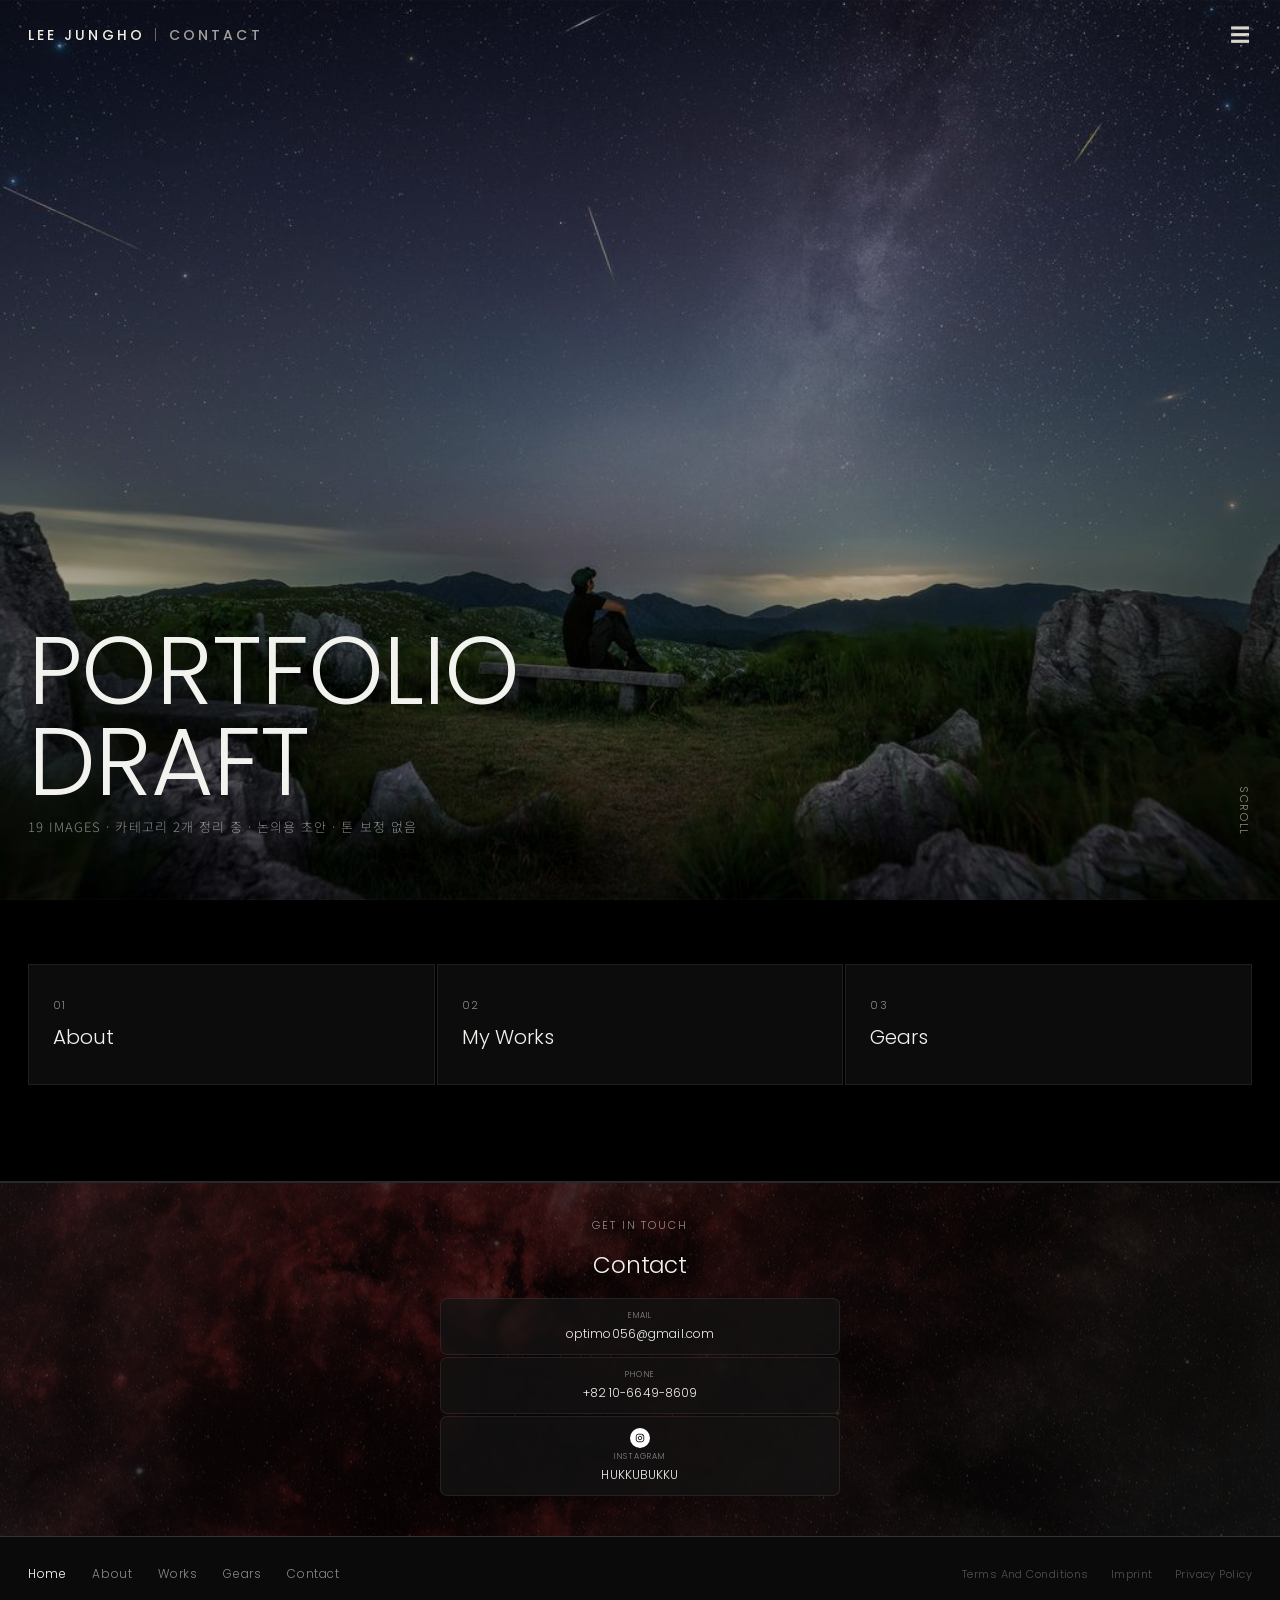
==== index.html @ 94de3732 "Initial commit: Lee Jungho portfolio draft (multi-page)" ====
<!DOCTYPE html>
<html lang="ko">
<head>
<meta charset="UTF-8">
<meta name="viewport" content="width=device-width, initial-scale=1.0">
<title>Lee Jungho — Portfolio Draft</title>
<link rel="preconnect" href="https://fonts.googleapis.com">
<link rel="preconnect" href="https://fonts.gstatic.com" crossorigin>
<link href="https://fonts.googleapis.com/css2?family=Poppins:wght@300;400;500;600&family=Noto+Sans+KR:wght@300;400;500&display=swap" rel="stylesheet">
<link rel="stylesheet" href="styles.css">
</head>
<body data-page="home">

<header class="topbar">
  <div class="wordmark"><a href="index.html">LEE JUNGHO</a> <span class="sep">|</span> <a href="contact.html" class="contact-link">CONTACT</a></div>
  <button class="menu-btn" id="menuBtn" aria-label="menu">☰</button>
</header>

<nav class="nav-overlay" id="navOverlay">
  <button class="nav-close" id="navClose" aria-label="close menu">&times;</button>
  <a href="index.html" class="eng">HOME</a>
  <a href="about.html" class="eng">ABOUT</a>
  <a href="works.html" class="eng">MY WORKS</a>
  <a href="gears.html" class="eng">GEARS</a>
  <a href="contact.html" class="eng">CONTACT</a>
</nav>

<section class="hero" id="home">
  <img src="images/06.jpg" alt="아키요시다이 카르스트, 페르세우스 유성우와 은하수">
  <div class="hero-text">
    <h1 class="eng">PORTFOLIO<br>DRAFT</h1>
    <p>19 IMAGES · 카테고리 2개 정리 중 · 논의용 초안 · 톤 보정 없음</p>
  </div>
  <div class="scroll-hint eng">SCROLL</div>
</section>

<nav class="home-links">
  <a class="home-link-card" href="about.html">
    <span class="hl-index eng">01</span>
    <span class="hl-title eng">About</span>
  </a>
  <a class="home-link-card" href="works.html">
    <span class="hl-index eng">02</span>
    <span class="hl-title eng">My Works</span>
  </a>
  <a class="home-link-card" href="gears.html">
    <span class="hl-index eng">03</span>
    <span class="hl-title eng">Gears</span>
  </a>
</nav>
<section class="contact" id="contact-block">
  <div class="contact-bg" style="background-image:url('images/09.jpg');"></div>
  <div class="contact-content">
    <div class="eyebrow eng">GET IN TOUCH</div>
    <h2>Contact</h2>
    <div class="contact-grid">
      <a class="contact-card" href="mailto:optimo056@gmail.com">
        <span class="c-label eng">EMAIL</span>
        <span class="c-value">optimo056@gmail.com</span>
      </a>
      <a class="contact-card" href="tel:+821066498609">
        <span class="c-label eng">PHONE</span>
        <span class="c-value">+82 10-6649-8609</span>
      </a>
      <a class="contact-card" href="https://www.instagram.com/hukku_bukku/" target="_blank" rel="noopener">
        <span class="c-icon">
          <svg viewBox="0 0 24 24" fill="none" stroke="currentColor" stroke-width="2">
            <rect x="3" y="3" width="18" height="18" rx="5"/>
            <circle cx="12" cy="12" r="4.2"/>
            <circle cx="17.4" cy="6.6" r="1.1" fill="currentColor" stroke="none"/>
          </svg>
        </span>
        <span class="c-label eng">INSTAGRAM</span>
        <span class="c-value eng">HUKKUBUKKU</span>
      </a>
    </div>
  </div>
</section>

<footer class="footer-bar">
  <nav class="footer-nav eng">
    <a href="index.html">Home</a>
    <a href="about.html">About</a>
    <a href="works.html">Works</a>
    <a href="gears.html">Gears</a>
    <a href="contact.html">Contact</a>
  </nav>
  <div class="footer-legal eng">
    <a href="#">Terms And Conditions</a>
    <a href="#">Imprint</a>
    <a href="#">Privacy Policy</a>
  </div>
</footer>

<script src="script.js"></script>
</body>
</html>
---- styles.css ----
:root{
  --bg:#000;
  --fg:#f2f2ee;
  --fg-dim:rgba(242,242,238,0.55);
  --line:rgba(255,255,255,0.16);
  --overlay-bg:rgba(0,0,0,0.92);
}
*{box-sizing:border-box; margin:0; padding:0;}
html{ scroll-behavior:smooth; }
html,body{background:var(--bg); color:var(--fg); overflow-x:hidden;}
body{
  font-family:'Noto Sans KR','Poppins',-apple-system,BlinkMacSystemFont,sans-serif;
  font-weight:300;
  -webkit-font-smoothing:antialiased;
}
.eng{font-family:'Poppins','Noto Sans KR',sans-serif;}

/* top bar */
header.topbar{
  position:fixed; top:0; left:0; right:0; z-index:50;
  display:flex; align-items:center; justify-content:space-between;
  padding:22px 28px;
  mix-blend-mode:difference;
}
.wordmark{
  font-family:'Poppins',sans-serif;
  font-weight:500;
  font-size:14px;
  letter-spacing:0.22em;
  color:#fff;
}
.wordmark a{ color:#fff; text-decoration:none; }
.wordmark .sep{ opacity:0.4; font-weight:300; margin:0 2px; }
.wordmark .contact-link{
  color:#fff; text-decoration:none; opacity:0.65;
  transition:opacity 0.2s ease;
}
.wordmark .contact-link:hover{ opacity:1; }
.menu-btn{
  background:none; border:none; color:#fff; font-size:20px;
  letter-spacing:2px; cursor:pointer; opacity:0.9;
}

/* full-screen nav overlay */
.nav-overlay{
  position:fixed; inset:0; z-index:200;
  background:rgba(0,0,0,0.97);
  display:flex; flex-direction:column; align-items:center; justify-content:center;
  gap:30px;
  opacity:0; pointer-events:none;
  transition:opacity 0.35s ease;
}
.nav-overlay.active{ opacity:1; pointer-events:auto; }
.nav-overlay a{
  font-family:'Poppins',sans-serif; font-weight:300;
  font-size:clamp(28px, 6vw, 54px);
  letter-spacing:0.02em;
  color:#fff; text-decoration:none; opacity:0.8;
  transition:opacity 0.2s ease;
}
.nav-overlay a:hover, .nav-overlay a.current{ opacity:1; }
.nav-overlay a.current{ text-decoration:underline; text-underline-offset:8px; }
.nav-close{
  position:fixed; top:22px; right:26px; z-index:210;
  background:none; border:none; color:#fff; font-size:28px;
  cursor:pointer; opacity:0.85;
}
.nav-close:hover{ opacity:1; }

/* page hero (interior pages) */
.page-hero{
  padding:160px 28px 40px;
  border-bottom:1px solid var(--line);
}
.page-hero .eyebrow{
  font-size:11px; letter-spacing:0.18em; color:var(--fg-dim); margin-bottom:14px;
}
.page-hero h1{
  font-family:'Poppins',sans-serif; font-weight:300;
  font-size:clamp(32px, 6vw, 64px); letter-spacing:-0.01em;
}
.page-hero p.note{
  margin-top:18px; font-size:13px; color:var(--fg-dim); max-width:520px; line-height:1.8;
}

/* hero (home) */
.hero{
  position:relative; width:100%; height:100vh; min-height:560px;
  overflow:hidden;
}
.hero img{
  width:100%; height:100%; object-fit:cover; display:block;
  filter:brightness(0.72);
}
.hero-text{
  position:absolute; left:0; right:0; bottom:0;
  padding:0 28px 64px;
  display:flex; flex-direction:column; gap:10px;
}
.hero-text h1{
  font-family:'Poppins',sans-serif;
  font-weight:300;
  font-size:clamp(40px, 9vw, 96px);
  line-height:0.95;
  letter-spacing:-0.01em;
}
.hero-text p{
  font-size:13px;
  letter-spacing:0.08em;
  color:var(--fg-dim);
}
.scroll-hint{
  position:absolute; right:28px; bottom:64px;
  font-size:11px; letter-spacing:0.15em; color:var(--fg-dim);
  writing-mode:vertical-rl;
}
.home-links{
  padding:64px 28px 96px;
  display:flex; flex-wrap:wrap; gap:2px;
  border-bottom:1px solid var(--line);
}
.home-link-card{
  flex:1 1 220px;
  background:#0c0c0c;
  border:1px solid rgba(255,255,255,0.08);
  padding:32px 24px;
  text-decoration:none;
  color:var(--fg);
  display:flex; flex-direction:column; gap:8px;
  transition:background 0.2s ease, transform 0.2s ease;
}
.home-link-card:hover{ background:#151515; transform:translateY(-2px); }
.home-link-card .hl-index{ font-size:11px; letter-spacing:0.12em; color:var(--fg-dim); }
.home-link-card .hl-title{ font-family:'Poppins',sans-serif; font-weight:300; font-size:20px; }

/* section header */
.section-head{
  padding:96px 28px 36px;
  border-top:1px solid var(--line);
  column-span:all;
}
.section-head .eyebrow{
  font-size:11px; letter-spacing:0.18em; color:var(--fg-dim); margin-bottom:14px;
}
.section-head .eyebrow-below{
  margin-top:10px; margin-bottom:0;
}
.section-head h2{
  font-family:'Poppins',sans-serif; font-weight:300;
  font-size:clamp(28px, 5vw, 48px); letter-spacing:-0.01em;
}
.section-head p.note{
  margin-top:14px; font-size:12px; color:var(--fg-dim); max-width:460px; line-height:1.7;
}
.stream-head{
  padding:64px 28px 20px;
  border-top:1px solid var(--line);
  column-span:all;
}
.stream-head p{
  font-size:12px; color:var(--fg-dim); letter-spacing:0.04em; max-width:460px; line-height:1.7;
}

/* works — collage / masonry stream */
main.stream{
  width:100%;
  column-count:2; column-gap:2px;
  padding-top:2px;
}
figure.frame{
  position:relative; width:100%;
  break-inside:avoid;
  margin-bottom:2px;
  overflow:hidden;
  background:#000;
  cursor:pointer;
}
figure.frame img{
  display:block; width:100%; height:auto;
  cursor:pointer;
  transition:opacity 0.2s ease, transform 0.4s ease;
}
figure.frame img:hover{ opacity:0.92; }
.frame-index{
  position:absolute; top:14px; left:14px; z-index:5;
  font-family:'Poppins',sans-serif;
  font-size:11px; letter-spacing:0.1em;
  color:rgba(255,255,255,0.75);
  background:rgba(0,0,0,0.35);
  padding:3px 8px;
  border-radius:2px;
}
.info-icon{
  position:absolute; top:12px; right:12px; z-index:6;
  width:24px; height:24px; border-radius:50%;
  display:flex; align-items:center; justify-content:center;
  background:rgba(0,0,0,0.35);
  border:1px solid rgba(255,255,255,0.5);
  color:rgba(255,255,255,0.85);
  font-family:'Poppins',sans-serif; font-style:italic; font-weight:600; font-size:12px;
  pointer-events:none;
  transition:background 0.25s ease, color 0.25s ease, border-color 0.25s ease, transform 0.25s ease;
}
figure.frame:hover .info-icon{
  background:#fff; color:#000; border-color:#fff; transform:scale(1.1);
}

.works-note{
  padding:64px 28px 100px;
  max-width:560px;
  border-top:1px solid var(--line);
}
.works-note p{
  font-size:12px; line-height:1.9; color:var(--fg-dim); letter-spacing:0.02em;
}
.works-note .foot-title{
  font-family:'Poppins',sans-serif; font-size:13px; letter-spacing:0.1em;
  color:var(--fg); margin-bottom:14px;
}

/* gears */
.gears-body{
  padding:44px 28px 100px;
}
.gears-block{ margin-top:56px; }
.gears-block:first-child{ margin-top:0; }
.gears-label{
  font-size:11px; letter-spacing:0.18em; color:var(--fg-dim);
  margin-bottom:18px;
}
.gears-grid{
  display:grid; grid-template-columns:repeat(3, 1fr); gap:16px;
}
.gear-card{
  background:#141414;
  border:1px solid rgba(255,255,255,0.08);
  border-radius:14px;
  overflow:hidden;
  transition:background 0.2s ease, transform 0.2s ease;
}
.gear-card:hover{ background:#1c1c1c; transform:translateY(-2px); }
.gear-media{
  position:relative; width:100%; aspect-ratio:4/3;
  background:#0a0a0a;
}
.gear-media img{
  position:absolute; inset:0; z-index:2;
  width:100%; height:100%; object-fit:contain;
  padding:14px; box-sizing:border-box;
}
.gear-placeholder{
  position:absolute; inset:0; z-index:1;
  display:flex; align-items:center; justify-content:center;
  text-align:center; padding:14px;
  font-size:10.5px; letter-spacing:0.04em; line-height:1.5;
  color:var(--fg-dim);
}
.gear-name{
  padding:14px 14px 18px;
  font-family:'Poppins',sans-serif; font-weight:300;
  font-size:13px; letter-spacing:0.01em;
  color:var(--fg); text-align:center;
}
@media (max-width:900px){
  .gears-grid{ grid-template-columns:repeat(2, 1fr); }
}
@media (max-width:640px){
  .gears-body{ padding:0 18px 80px; }
  .gears-grid{ grid-template-columns:repeat(2, 1fr); gap:10px; }
  .gear-name{ font-size:12px; padding:12px 10px 16px; }
}

/* lightbox */
.lightbox{
  position:fixed; inset:0; z-index:100;
  background:var(--overlay-bg);
  opacity:0; pointer-events:none;
  transition:opacity 0.3s ease;
  overflow-y:auto;
  padding:80px 28px 60px;
}
.lightbox.active{ opacity:1; pointer-events:auto; }
.lb-inner{
  max-width:900px; margin:0 auto;
}
.lb-inner img{
  display:block; width:100%; height:auto; max-height:80vh; object-fit:contain;
  margin:0 auto 36px;
  background:#000;
}
.lb-text h2{
  font-family:'Poppins',sans-serif; font-weight:400; font-size:24px; margin-bottom:6px;
}
.lb-text p.sub{
  font-size:12px; color:var(--fg-dim); letter-spacing:0.05em; margin-bottom:24px;
}
.lb-text p.desc{
  font-size:14px; line-height:1.85; max-width:640px; margin-bottom:14px;
}
.lb-text p.desc-kr{
  color:var(--fg-dim);
  margin-bottom:24px;
}
.lb-text p.exif, .lb-text p.credit{
  font-size:11.5px; color:var(--fg-dim); letter-spacing:0.03em;
  border-top:1px solid var(--line); padding-top:12px; margin-top:12px; max-width:640px;
}
.lb-text p.exif{ white-space:pre-line; line-height:1.9; }
.lb-close{
  position:fixed; top:24px; right:28px; z-index:110;
  background:none; border:none; color:#fff; font-size:26px;
  cursor:pointer; opacity:0.85;
}
.lb-close:hover{ opacity:1; }

/* contact / shared footer */
.contact{
  position:relative;
  overflow:hidden;
  padding:34px 20px 40px;
  border-top:1px solid var(--line);
}
.contact-bg{
  position:absolute; inset:0; z-index:0;
  background-size:cover; background-position:center;
  filter:brightness(0.26) saturate(1.05);
}
.contact-content{
  position:relative; z-index:1;
  display:flex; flex-direction:column; align-items:center;
  text-align:center;
}
.contact .eyebrow{
  font-size:11px; letter-spacing:0.18em; color:var(--fg-dim); margin-bottom:14px;
}
.contact h2{
  font-family:'Poppins',sans-serif; font-weight:300;
  font-size:clamp(16px, 2.4vw, 23px); letter-spacing:-0.01em;
  margin-bottom:16px;
}
.contact-grid{
  display:grid; grid-template-columns:1fr; gap:2px;
  max-width:400px; width:100%; margin:0 auto;
}
.contact-card{
  display:flex; flex-direction:column; align-items:center; justify-content:center;
  gap:3px;
  background:rgba(20,20,20,0.72);
  backdrop-filter:blur(2px);
  border:1px solid rgba(255,255,255,0.08);
  border-radius:7px;
  padding:11px 12px;
  text-decoration:none;
  color:var(--fg);
  transition:background 0.2s ease, transform 0.2s ease;
}
.contact-card:hover{ background:rgba(28,28,28,0.85); transform:translateY(-1px); }
.contact-card .c-label{
  font-family:'Poppins',sans-serif;
  font-size:8px; letter-spacing:0.14em; color:var(--fg-dim);
}
.contact-card .c-value{
  font-family:'Poppins',sans-serif; font-weight:300;
  font-size:clamp(10px, 1.2vw, 12px);
  letter-spacing:0.01em;
  text-align:center;
}
.contact-card .c-icon{
  width:20px; height:20px; border-radius:50%;
  background:#fff; color:#000;
  display:flex; align-items:center; justify-content:center;
}
.contact-card .c-icon svg{ width:10px; height:10px; }

/* fixed bottom footer bar — appears at the end of every page */
.footer-bar{
  background:#0a0a0a;
  border-top:1px solid var(--line);
  padding:28px 28px;
  display:flex; align-items:center; justify-content:space-between;
  flex-wrap:wrap; gap:16px;
}
.footer-nav{ display:flex; gap:26px; flex-wrap:wrap; }
.footer-nav a{
  color:var(--fg-dim); text-decoration:none;
  font-size:12px; letter-spacing:0.05em;
  transition:color 0.2s ease;
}
.footer-nav a:hover, .footer-nav a.current{ color:#fff; }
.footer-legal{ display:flex; gap:22px; flex-wrap:wrap; }
.footer-legal a{
  color:var(--fg-dim); text-decoration:none;
  font-size:11px; letter-spacing:0.04em; opacity:0.55;
  transition:opacity 0.2s ease;
}
.footer-legal a:hover{ opacity:1; }

@media (max-width:640px){
  header.topbar{padding:16px 18px;}
  .hero-text{padding:0 18px 44px;}
  .frame-index{left:10px; top:10px;}
  main.stream{column-count:1;}
  .section-head, .stream-head{padding-left:18px; padding-right:18px;}
  .page-hero{padding:130px 18px 32px;}
  .home-links{padding:48px 18px 70px;}
  .works-note{padding:48px 18px 80px;}
  .scroll-hint{display:none;}
  .hero-text p{max-width:80%;}
  .contact{padding:27px 14px 32px;}
  .contact-card{padding:9px 11px;}
  .wordmark{font-size:11px;}
  .lightbox{padding:70px 18px 40px;}
  .nav-overlay a{font-size:clamp(24px, 8vw, 40px);}
  .footer-bar{flex-direction:column; align-items:flex-start; padding:24px 18px;}
}
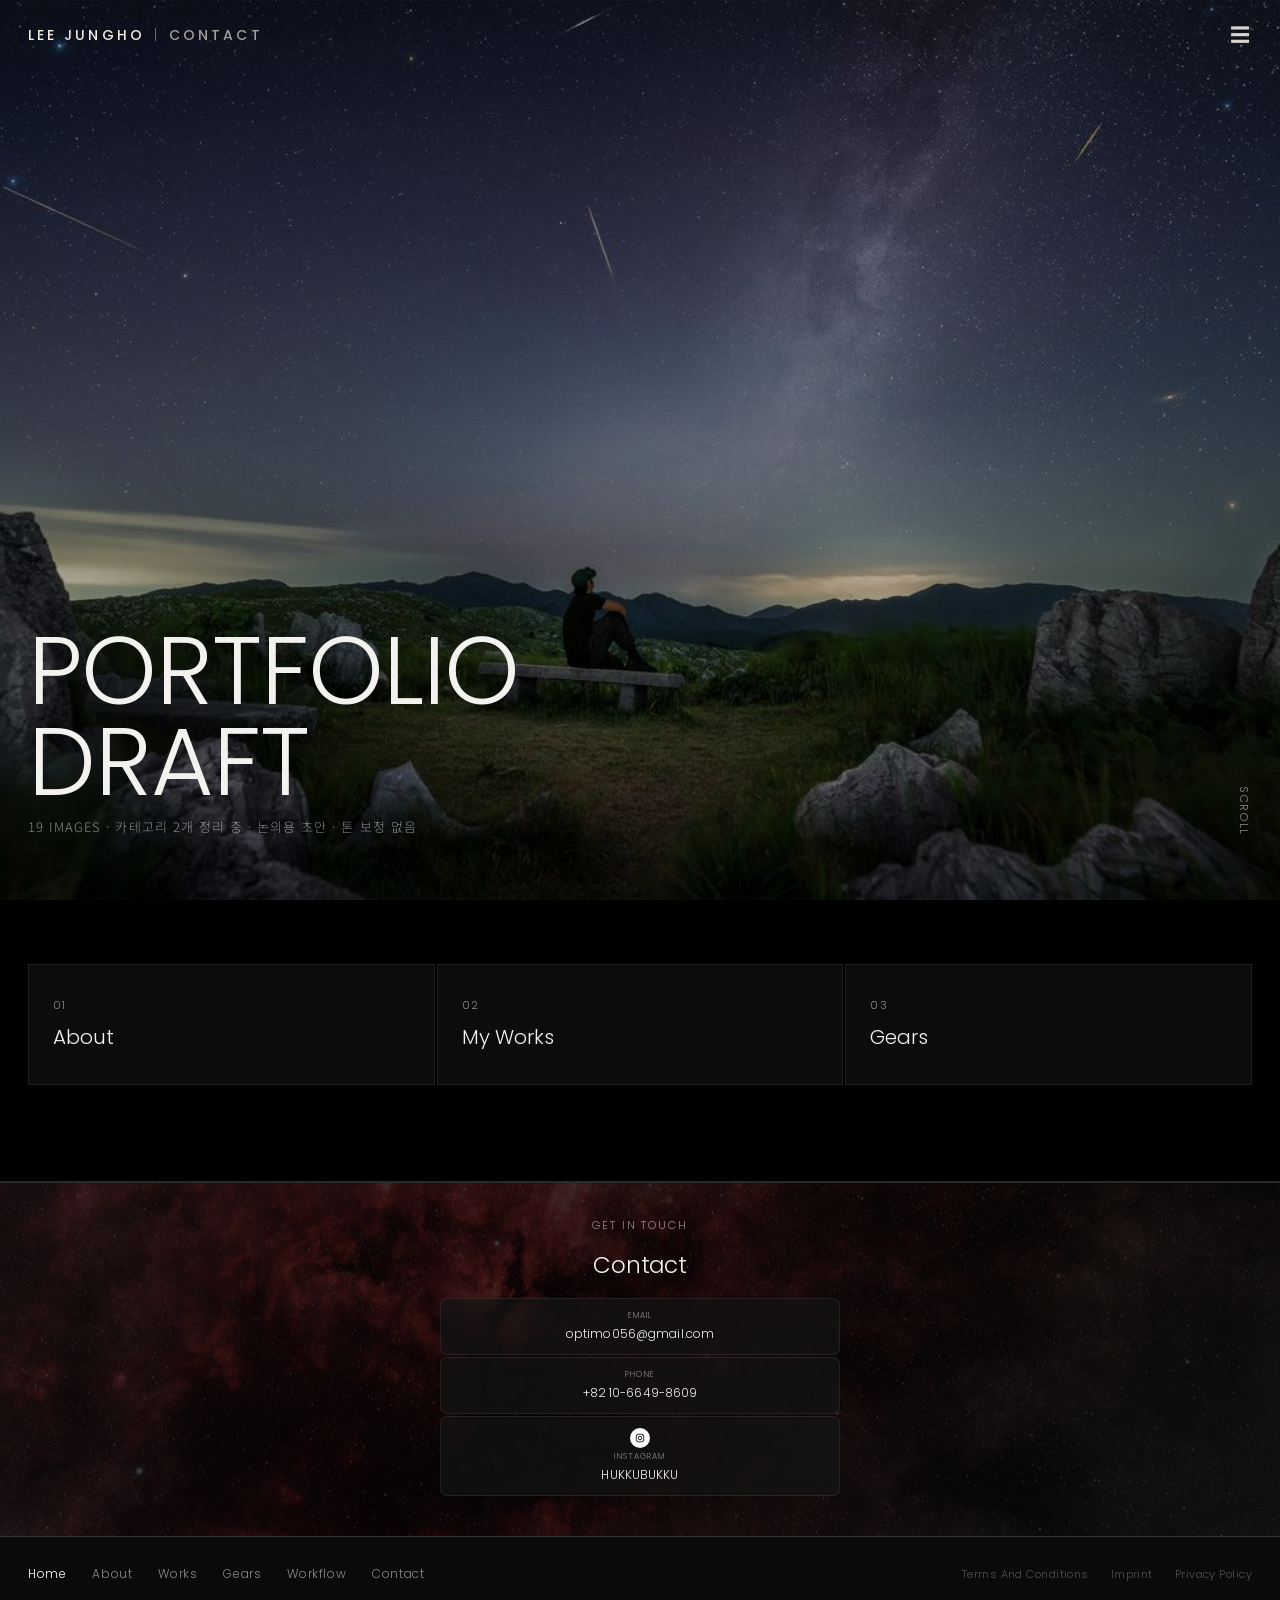
==== commit 0dafad80: "Add Workflow page (project shelf + preview), Instagram links, section header cleanup - New Workflow " ====
--- a/index.html
+++ b/index.html
@@ -22,6 +22,7 @@
   <a href="about.html" class="eng">ABOUT</a>
   <a href="works.html" class="eng">MY WORKS</a>
   <a href="gears.html" class="eng">GEARS</a>
+  <a href="workflow.html" class="eng">WORKFLOW</a>
   <a href="contact.html" class="eng">CONTACT</a>
 </nav>
 
@@ -83,6 +84,7 @@
     <a href="about.html">About</a>
     <a href="works.html">Works</a>
     <a href="gears.html">Gears</a>
+    <a href="workflow.html">Workflow</a>
     <a href="contact.html">Contact</a>
   </nav>
   <div class="footer-legal eng">
--- a/styles.css
+++ b/styles.css
@@ -306,12 +306,95 @@
   border-top:1px solid var(--line); padding-top:12px; margin-top:12px; max-width:640px;
 }
 .lb-text p.exif{ white-space:pre-line; line-height:1.9; }
+.lb-text p.link{
+  border-top:none; padding-top:0; margin-top:14px;
+}
+.lb-text p.link a{
+  color:var(--fg); text-decoration:none;
+  font-size:12px; letter-spacing:0.03em;
+  border-bottom:1px solid var(--line);
+  padding-bottom:2px;
+  transition:opacity 0.2s ease, border-color 0.2s ease;
+}
+.lb-text p.link a:hover{ opacity:0.7; border-color:rgba(255,255,255,0.5); }
 .lb-close{
   position:fixed; top:24px; right:28px; z-index:110;
   background:none; border:none; color:#fff; font-size:26px;
   cursor:pointer; opacity:0.85;
 }
 .lb-close:hover{ opacity:1; }
+
+/* workflow — kontakt-style shelf + preview */
+.wf-wrap{
+  display:flex; align-items:stretch;
+  border-top:1px solid var(--line);
+  min-height:560px;
+}
+.wf-shelf{
+  display:flex; flex-direction:column;
+  width:380px; flex-shrink:0;
+  border-right:1px solid var(--line);
+  transition:width 0.5s cubic-bezier(0.65,0,0.35,1);
+}
+.wf-shelf.has-active{ width:320px; }
+.wf-item{
+  position:relative;
+  display:block;
+  height:180px;
+  border:none; border-bottom:1px solid var(--line);
+  padding:0; margin:0;
+  background:#000;
+  cursor:pointer;
+  text-align:left;
+  overflow:hidden;
+  flex-shrink:0;
+}
+.wf-item img{
+  position:absolute; inset:0; width:100%; height:100%;
+  object-fit:cover; display:block;
+  filter:brightness(0.42) saturate(1.05);
+  transform:scale(1.0);
+  transition:filter 0.4s ease, transform 0.6s ease;
+}
+.wf-item:hover img{ filter:brightness(0.6) saturate(1.05); }
+.wf-item.active img{ filter:brightness(0.7) saturate(1.15); transform:scale(1.04); }
+.wf-item.active{ box-shadow:inset 3px 0 0 #fff; }
+.wf-preview{
+  flex:1; min-width:0;
+  display:flex; flex-direction:column;
+  padding:48px 44px 56px;
+  opacity:0; transform:translateY(10px);
+  transition:opacity 0.45s ease, transform 0.45s ease;
+}
+.wf-preview.visible{ opacity:1; transform:translateY(0); }
+.wf-preview-media{
+  width:100%; max-width:640px;
+  aspect-ratio:16/10; overflow:hidden;
+  background:#000; margin-bottom:28px;
+}
+.wf-preview-media img{ width:100%; height:100%; object-fit:cover; display:block; }
+.wf-preview-eyebrow{
+  font-size:11px; letter-spacing:0.18em; color:var(--fg-dim); margin-bottom:10px;
+}
+.wf-preview-body h2{
+  font-family:'Poppins',sans-serif; font-weight:300;
+  font-size:clamp(24px, 3.2vw, 34px); letter-spacing:-0.01em; margin-bottom:8px;
+}
+.wf-preview-loc{
+  font-size:12px; color:var(--fg-dim); letter-spacing:0.03em; margin-bottom:20px;
+}
+.wf-preview-summary{
+  font-size:14px; line-height:1.85; color:var(--fg); max-width:560px; margin-bottom:26px;
+}
+.wf-preview-link{
+  align-self:flex-start;
+  color:var(--fg); text-decoration:none;
+  font-size:12px; letter-spacing:0.05em;
+  border-bottom:1px solid var(--line);
+  padding-bottom:2px;
+  transition:opacity 0.2s ease, border-color 0.2s ease;
+}
+.wf-preview-link:hover{ opacity:0.7; border-color:rgba(255,255,255,0.5); }
 
 /* contact / shared footer */
 .contact{
@@ -408,6 +491,16 @@
   .hero-text p{max-width:80%;}
   .contact{padding:27px 14px 32px;}
   .contact-card{padding:9px 11px;}
+  .wf-wrap{flex-direction:column; min-height:0;}
+  .wf-shelf, .wf-shelf.has-active{
+    width:100%; flex-direction:row;
+    border-right:none; border-bottom:1px solid var(--line);
+    overflow-x:auto;
+  }
+  .wf-item{ flex:0 0 220px; height:120px; border-bottom:none; border-right:1px solid var(--line); }
+  .wf-item.active{ box-shadow:inset 0 3px 0 #fff; }
+  .wf-preview{ padding:32px 18px 48px; }
+  .wf-preview-media{ max-width:none; }
   .wordmark{font-size:11px;}
   .lightbox{padding:70px 18px 40px;}
   .nav-overlay a{font-size:clamp(24px, 8vw, 40px);}
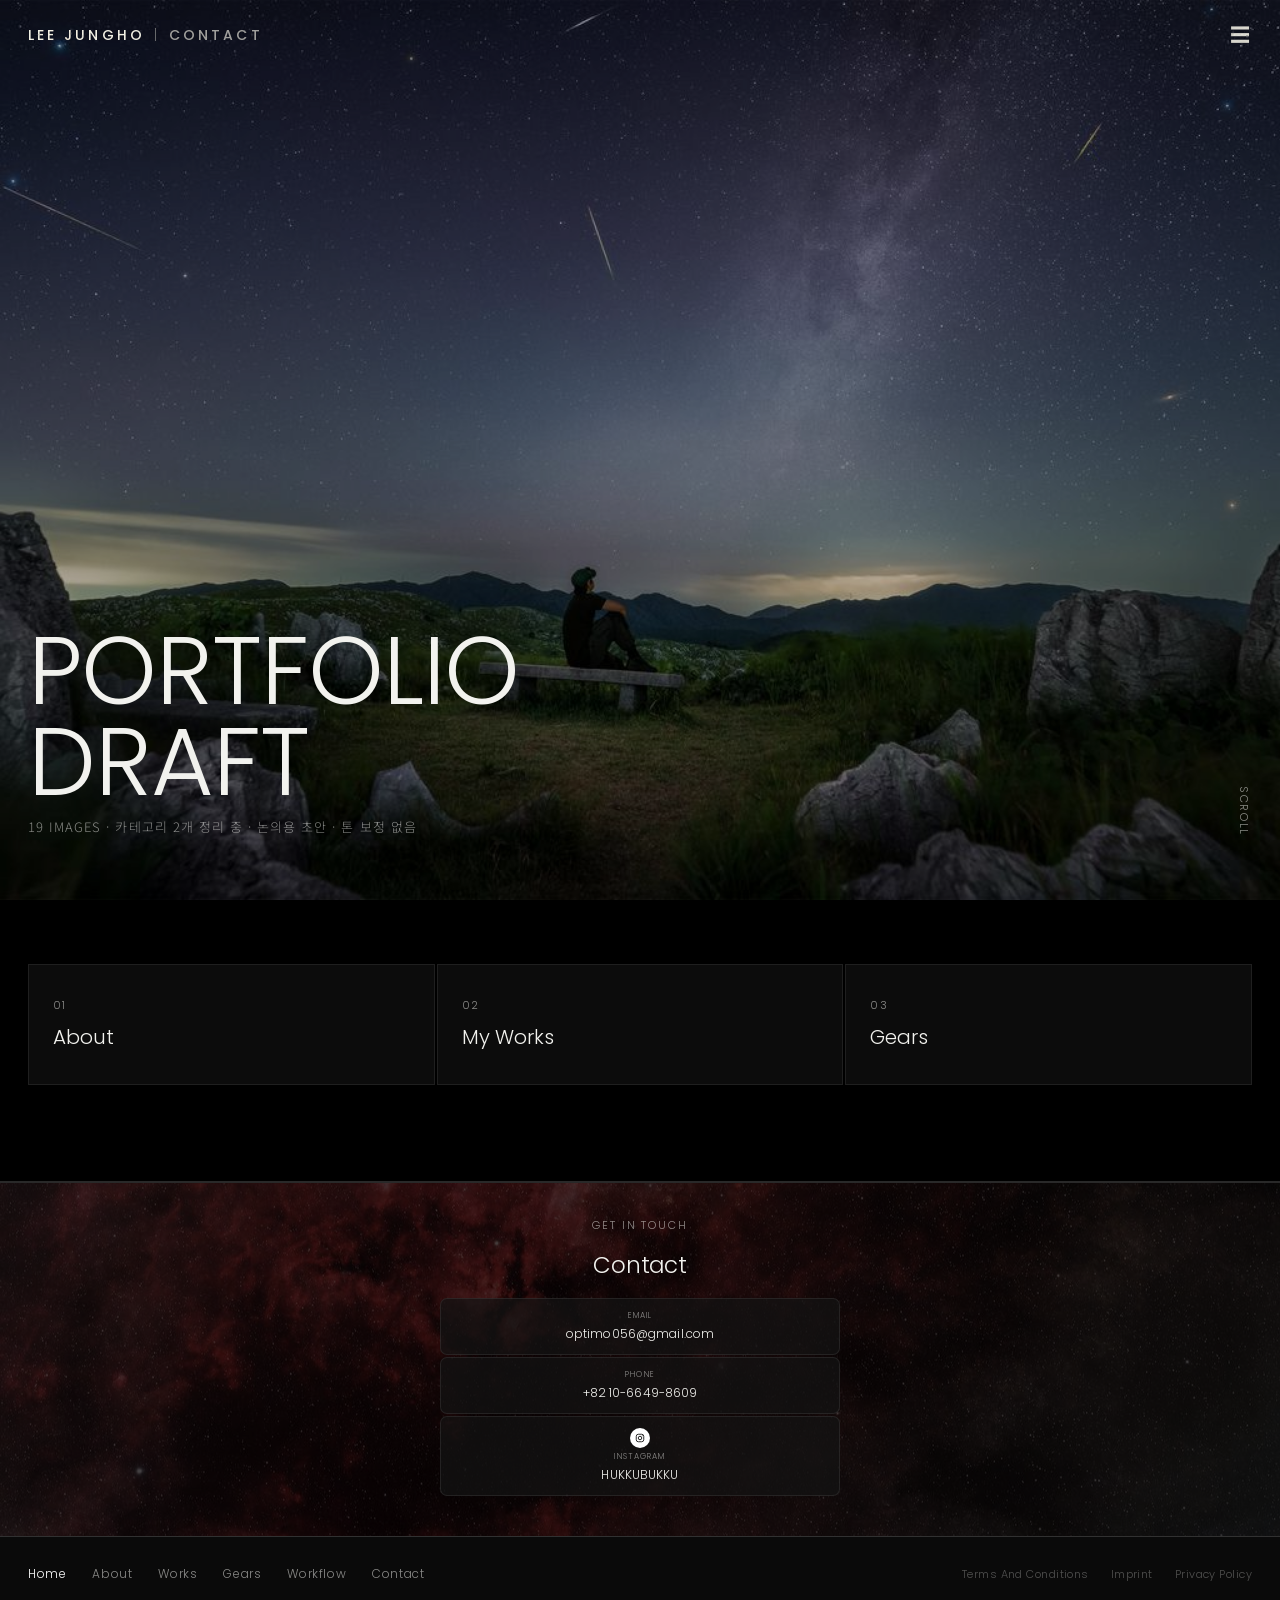
==== commit 6db240e1: "Give every page one shared entry motion Workflow was the only page with any entrance, which made it " ====
--- a/index.html
+++ b/index.html
@@ -10,6 +10,7 @@
 <link rel="stylesheet" href="styles.css">
 </head>
 <body data-page="home">
+<script>document.documentElement.classList.add('js-enter');setTimeout(function(){document.documentElement.classList.add('rv-all');},2500);</script>
 
 <header class="topbar">
   <div class="wordmark"><a href="index.html">LEE JUNGHO</a> <span class="sep">|</span> <a href="contact.html" class="contact-link">CONTACT</a></div>
@@ -28,14 +29,14 @@
 
 <section class="hero" id="home">
   <img src="images/06.jpg" alt="아키요시다이 카르스트, 페르세우스 유성우와 은하수">
-  <div class="hero-text">
+  <div class="hero-text" data-rv>
     <h1 class="eng">PORTFOLIO<br>DRAFT</h1>
     <p>19 IMAGES · 카테고리 2개 정리 중 · 논의용 초안 · 톤 보정 없음</p>
   </div>
-  <div class="scroll-hint eng">SCROLL</div>
+  <div class="scroll-hint eng" data-rv data-rv-delay="220">SCROLL</div>
 </section>
 
-<nav class="home-links">
+<nav class="home-links" data-rv>
   <a class="home-link-card" href="about.html">
     <span class="hl-index eng">01</span>
     <span class="hl-title eng">About</span>
@@ -51,7 +52,7 @@
 </nav>
 <section class="contact" id="contact-block">
   <div class="contact-bg" style="background-image:url('images/09.jpg');"></div>
-  <div class="contact-content">
+  <div class="contact-content" data-rv>
     <div class="eyebrow eng">GET IN TOUCH</div>
     <h2>Contact</h2>
     <div class="contact-grid">
--- a/styles.css
+++ b/styles.css
@@ -82,6 +82,11 @@
 .page-hero p.note{
   margin-top:18px; font-size:13px; color:var(--fg-dim); max-width:520px; line-height:1.8;
 }
+/* workflow leads with the shelf, so its hero is trimmed right down */
+body[data-page="workflow"] .page-hero{ padding:74px 28px 16px; }
+body[data-page="workflow"] .page-hero .eyebrow{ display:none; }
+body[data-page="workflow"] .page-hero h1{ font-size:clamp(26px, 3vw, 38px); line-height:1.05; }
+body[data-page="workflow"] .page-hero p.note{ margin-top:8px; }
 
 /* hero (home) */
 .hero{
@@ -324,55 +329,165 @@
 }
 .lb-close:hover{ opacity:1; }
 
-/* workflow — kontakt-style shelf + preview */
+/* workflow — rolodex shelf + preview */
+.wf-swipe-hint{ display:none; }
+.wf-shelf-fade{ display:none; }
+
+/* --wf-stage is set by JS to (viewport - hero); every size below derives
+   from it, so the wheel and its covers always fit the screen */
 .wf-wrap{
+  position:relative; overflow:hidden;
   display:flex; align-items:stretch;
   border-top:1px solid var(--line);
-  min-height:560px;
-}
+  min-height:var(--wf-stage, calc(100vh - 180px));
+  --wf-card-h:min(clamp(168px, calc(var(--wf-stage, 66vh) * 0.42), 356px),
+               calc((100vw - 260px) * 9 / 16));
+  --wf-card-w:calc(var(--wf-card-h) * 16 / 9);
+  --wf-drum-r:calc(var(--wf-card-h) * 0.866);   /* 60° per step */
+  --wf-shelf-w:calc(var(--wf-card-w) + 142px);  /* card + cog + breathing room */
+}
+.wf-spacer{
+  flex:0 0 auto;
+  width:calc((100% - var(--wf-shelf-w)) / 2);
+  transition:width 0.8s cubic-bezier(0.65,0,0.35,1);
+}
+.wf-wrap.has-selection .wf-spacer{ width:0; }
+
+/* gate: the stage starts black and parts from a centre seam */
+.wf-gate{ display:none; }
+.js-gate .wf-gate{
+  display:block; position:absolute; inset:0; z-index:6; pointer-events:none;
+}
+.wf-gate-panel{
+  position:absolute; left:0; right:0; height:50.5%;
+  background:var(--bg);
+  transition:transform 0.85s cubic-bezier(0.76,0,0.24,1) 0.5s;
+}
+.wf-gate-panel.top{ top:0; }
+.wf-gate-panel.bottom{ bottom:0; }
+.wf-wrap.gate-open .wf-gate-panel.top{ transform:translateY(-100%); }
+.wf-wrap.gate-open .wf-gate-panel.bottom{ transform:translateY(100%); }
+.wf-gate-seam{
+  position:absolute; left:0; right:0; top:50%;
+  height:1px; background:rgba(255,255,255,0.65);
+  transform:scaleX(0);
+  transition:transform 0.5s cubic-bezier(0.65,0,0.35,1) 0.12s,
+             opacity 0.35s ease 0.55s;
+}
+.wf-wrap.gate-open .wf-gate-seam{ transform:scaleX(1); opacity:0; }
+.js-gate .page-hero{ opacity:0; transition:opacity 0.7s ease 0.45s; }
+.js-gate.gate-open .page-hero{ opacity:1; }
+@media (prefers-reduced-motion: reduce){
+  .js-gate .wf-gate{ display:none; }
+  .js-gate .page-hero{ opacity:1; transition:none; }
+}
+
 .wf-shelf{
-  display:flex; flex-direction:column;
-  width:380px; flex-shrink:0;
-  border-right:1px solid var(--line);
-  transition:width 0.5s cubic-bezier(0.65,0,0.35,1);
-}
-.wf-shelf.has-active{ width:320px; }
+  position:relative;
+  display:flex; flex-direction:column; align-items:center; justify-content:center;
+  width:var(--wf-shelf-w); flex-shrink:0;
+  border-right:1px solid transparent;
+  transition:border-color 0.4s ease 0.35s;
+}
+.wf-shelf.has-active{ border-right-color:var(--line); }
+.wf-stack{ display:flex; align-items:center; gap:16px; }
+
+/* the wheel: covers sit on a drum, 60° apart, so the neighbours tuck in
+   directly above and below the front card */
+.wf-drum{
+  position:relative;
+  width:var(--wf-card-w); height:var(--wf-card-h);
+  perspective:1500px;
+  flex:0 0 auto;
+}
 .wf-item{
-  position:relative;
-  display:block;
-  height:180px;
-  border:none; border-bottom:1px solid var(--line);
-  padding:0; margin:0;
-  background:#000;
-  cursor:pointer;
-  text-align:left;
+  position:absolute; inset:0;
+  border:none; padding:0; margin:0;
+  background:#000; cursor:pointer; text-align:left;
   overflow:hidden;
-  flex-shrink:0;
+  backface-visibility:hidden;
+  will-change:transform, opacity;
 }
 .wf-item img{
   position:absolute; inset:0; width:100%; height:100%;
   object-fit:cover; display:block;
-  filter:brightness(0.42) saturate(1.05);
-  transform:scale(1.0);
-  transition:filter 0.4s ease, transform 0.6s ease;
-}
-.wf-item:hover img{ filter:brightness(0.6) saturate(1.05); }
-.wf-item.active img{ filter:brightness(0.7) saturate(1.15); transform:scale(1.04); }
-.wf-item.active{ box-shadow:inset 3px 0 0 #fff; }
+  filter:brightness(0.5) saturate(1.02);
+  transition:filter 0.45s ease;
+}
+.wf-item.focused img{ filter:brightness(1) saturate(1.06); }
+.wf-item.focused{
+  box-shadow:0 0 0 1px rgba(255,255,255,0.18), 0 26px 60px rgba(0,0,0,0.6);
+}
+.wf-item.active.focused{ box-shadow:0 0 0 1px rgba(255,255,255,0.42), 0 26px 60px rgba(0,0,0,0.6); }
+
+.wf-gear{
+  flex:0 0 auto;
+  width:38px; height:38px;
+  color:var(--fg-dim); opacity:0.5;
+  transition:opacity 0.3s ease;
+}
+.wf-gear svg{ width:100%; height:100%; display:block; }
+.wf-shelf:hover .wf-gear{ opacity:0.8; }
+
+.wf-shelf-hint{
+  position:absolute; left:0; right:0; bottom:20px;
+  text-align:center;
+  font-size:10px; letter-spacing:0.22em; text-transform:uppercase;
+  color:var(--fg-dim); opacity:0.75;
+  pointer-events:none;
+  transition:opacity 0.3s ease;
+}
+
 .wf-preview{
   flex:1; min-width:0;
   display:flex; flex-direction:column;
-  padding:48px 44px 56px;
+  align-items:center; justify-content:center;
+  padding:40px 36px 46px;
   opacity:0; transform:translateY(10px);
-  transition:opacity 0.45s ease, transform 0.45s ease;
-}
-.wf-preview.visible{ opacity:1; transform:translateY(0); }
+  visibility:hidden; pointer-events:none;
+  transition:opacity 0.45s ease, transform 0.45s ease, visibility 0s linear 0.45s;
+}
+.wf-preview.visible{
+  opacity:1; transform:translateY(0);
+  visibility:visible; pointer-events:auto;
+  transition:opacity 0.45s ease, transform 0.45s ease, visibility 0s;
+}
 .wf-preview-media{
+  position:relative; display:block;
   width:100%; max-width:640px;
   aspect-ratio:16/10; overflow:hidden;
-  background:#000; margin-bottom:28px;
-}
-.wf-preview-media img{ width:100%; height:100%; object-fit:cover; display:block; }
+  background:#000; margin-bottom:26px;
+  cursor:default;
+}
+.wf-preview-media.is-link{ cursor:pointer; }
+.wf-preview-media img{
+  width:100%; height:100%; object-fit:cover; display:block;
+  transition:transform 0.6s cubic-bezier(0.2,0.7,0.3,1), filter 0.4s ease;
+}
+.wf-preview-media.is-link:hover img,
+.wf-preview-media.is-link:focus-visible img{
+  transform:scale(1.045);
+  filter:brightness(0.55) saturate(1.1);
+}
+.wf-preview-media-hint{
+  position:absolute; inset:0;
+  display:flex; align-items:center; justify-content:center;
+  font-size:11px; letter-spacing:0.16em; text-transform:uppercase;
+  color:#fff;
+  opacity:0; transform:translateY(8px);
+  transition:opacity 0.3s ease, transform 0.3s ease;
+  pointer-events:none;
+}
+.wf-preview-media-hint::before{
+  content:'';
+  position:absolute; inset:16px;
+  border:1px solid rgba(255,255,255,0.35);
+}
+.wf-preview-media.is-link:hover .wf-preview-media-hint,
+.wf-preview-media.is-link:focus-visible .wf-preview-media-hint{
+  opacity:1; transform:translateY(0);
+}
+.wf-preview-body{ width:100%; max-width:640px; }
 .wf-preview-eyebrow{
   font-size:11px; letter-spacing:0.18em; color:var(--fg-dim); margin-bottom:10px;
 }
@@ -381,13 +496,13 @@
   font-size:clamp(24px, 3.2vw, 34px); letter-spacing:-0.01em; margin-bottom:8px;
 }
 .wf-preview-loc{
-  font-size:12px; color:var(--fg-dim); letter-spacing:0.03em; margin-bottom:20px;
+  font-size:12px; color:var(--fg-dim); letter-spacing:0.03em; margin-bottom:18px;
 }
 .wf-preview-summary{
-  font-size:14px; line-height:1.85; color:var(--fg); max-width:560px; margin-bottom:26px;
+  font-size:14px; line-height:1.85; color:var(--fg); margin-bottom:22px;
 }
 .wf-preview-link{
-  align-self:flex-start;
+  display:inline-block;
   color:var(--fg); text-decoration:none;
   font-size:12px; letter-spacing:0.05em;
   border-bottom:1px solid var(--line);
@@ -395,6 +510,18 @@
   transition:opacity 0.2s ease, border-color 0.2s ease;
 }
 .wf-preview-link:hover{ opacity:0.7; border-color:rgba(255,255,255,0.5); }
+.wf-preview-close{
+  display:none;
+  position:fixed; z-index:2;
+  top:max(16px, env(safe-area-inset-top)); right:14px;
+  width:42px; height:42px;
+  align-items:center; justify-content:center;
+  background:none; border:none; padding:0;
+  color:var(--fg); font-size:26px; line-height:1;
+  cursor:pointer; opacity:0.75;
+  transition:opacity 0.2s ease;
+}
+.wf-preview-close:hover{ opacity:1; }
 
 /* contact / shared footer */
 .contact{
@@ -491,18 +618,93 @@
   .hero-text p{max-width:80%;}
   .contact{padding:27px 14px 32px;}
   .contact-card{padding:9px 11px;}
-  .wf-wrap{flex-direction:column; min-height:0;}
-  .wf-shelf, .wf-shelf.has-active{
-    width:100%; flex-direction:row;
-    border-right:none; border-bottom:1px solid var(--line);
-    overflow-x:auto;
-  }
-  .wf-item{ flex:0 0 220px; height:120px; border-bottom:none; border-right:1px solid var(--line); }
-  .wf-item.active{ box-shadow:inset 0 3px 0 #fff; }
-  .wf-preview{ padding:32px 18px 48px; }
-  .wf-preview-media{ max-width:none; }
+  .wf-swipe-hint{ display:none; }
+  .wf-preview-media, .wf-preview-body{ max-width:520px; }
   .wordmark{font-size:11px;}
   .lightbox{padding:70px 18px 40px;}
   .nav-overlay a{font-size:clamp(24px, 8vw, 40px);}
   .footer-bar{flex-direction:column; align-items:flex-start; padding:24px 18px;}
 }
+
+
+/* workflow stacks below 900px — the wheel keeps every motion, only the
+   preview moves underneath it and the covers size from the viewport */
+@media (max-width:900px){
+  .wf-wrap{
+    flex-direction:column;
+    --wf-card-w:min(calc(100vw - 76px), calc(31vh * 16 / 9));
+    --wf-card-h:calc(var(--wf-card-w) * 9 / 16);
+    --wf-drum-r:calc(var(--wf-card-h) * 0.866);
+    --wf-shelf-w:100%;
+    min-height:0;
+  }
+  .wf-spacer{ display:none; }
+  .wf-shelf, .wf-shelf.has-active{
+    width:100%; flex:0 0 auto;
+    height:calc(var(--wf-card-h) * 3.05);
+    flex-direction:column;
+    border-right:none;
+    padding:0;
+  }
+  .wf-shelf.has-active{ border-bottom:1px solid var(--line); }
+  .wf-stack{ gap:12px; }
+  .wf-drum{ touch-action:pan-x; }
+  .wf-gear{ width:28px; height:28px; }
+  .wf-shelf-hint{ bottom:12px; font-size:9px; letter-spacing:0.18em; }
+  .wf-item.focused{ box-shadow:0 0 0 1px rgba(255,255,255,0.2), 0 16px 34px rgba(0,0,0,0.6); }
+  /* the project opens as a sheet over the wheel, instead of repeating the
+     same cover again underneath it */
+  .wf-preview{
+    position:fixed; inset:0; z-index:120;
+    flex:0 0 auto; height:auto; min-height:0;
+    padding:max(70px, calc(env(safe-area-inset-top) + 54px)) 20px
+            max(44px, calc(env(safe-area-inset-bottom) + 30px));
+    background:rgba(6,6,6,0.965);
+    -webkit-backdrop-filter:blur(10px); backdrop-filter:blur(10px);
+    overflow-y:auto; overscroll-behavior:contain;
+    align-items:center; justify-content:flex-start;
+    transform:translateY(16px);
+    transition:opacity 0.35s ease,
+               transform 0.35s cubic-bezier(0.2,0.7,0.3,1),
+               visibility 0s linear 0.35s;
+  }
+  .wf-preview.visible{
+    transform:translateY(0);
+    transition:opacity 0.35s ease,
+               transform 0.35s cubic-bezier(0.2,0.7,0.3,1),
+               visibility 0s;
+  }
+  .wf-preview-close{ display:flex; }
+  .wf-preview-media{ aspect-ratio:16/9; margin-bottom:22px; }
+  .wf-preview-media, .wf-preview-body{ max-width:560px; }
+  .wf-shelf.has-active{ border-bottom:none; }
+  /* the page behind the sheet stays put */
+  html.wf-sheet-open, html.wf-sheet-open body{ overflow:hidden; }
+}
+
+
+/* ---- shared entry motion -------------------------------------------------
+   One quiet reveal used by every page, so the site reads as one piece.
+   The workflow gate is the single deliberate exception (see .js-gate above);
+   its hero is driven by the gate, so it carries no [data-rv].
+   Hidden state is applied by CSS the moment .js-enter lands (inline, before
+   paint) and lifted by script.js; .rv-all is a 2.5s failsafe in case the
+   script never runs. */
+.js-enter [data-rv]{
+  opacity:0;
+  transform:translateY(16px);
+  transition:opacity 0.6s cubic-bezier(0.22,0.61,0.36,1),
+             transform 0.6s cubic-bezier(0.22,0.61,0.36,1);
+  will-change:opacity, transform;
+}
+.js-enter [data-rv].rv-in,
+.js-enter.rv-all [data-rv]{
+  opacity:1;
+  transform:none;
+}
+/* multi-column stream: drop the transform once shown so the columns are not
+   left with stray containing blocks */
+.js-enter [data-rv].rv-done{ will-change:auto; }
+@media (prefers-reduced-motion: reduce){
+  .js-enter [data-rv]{ opacity:1; transform:none; transition:none; }
+}
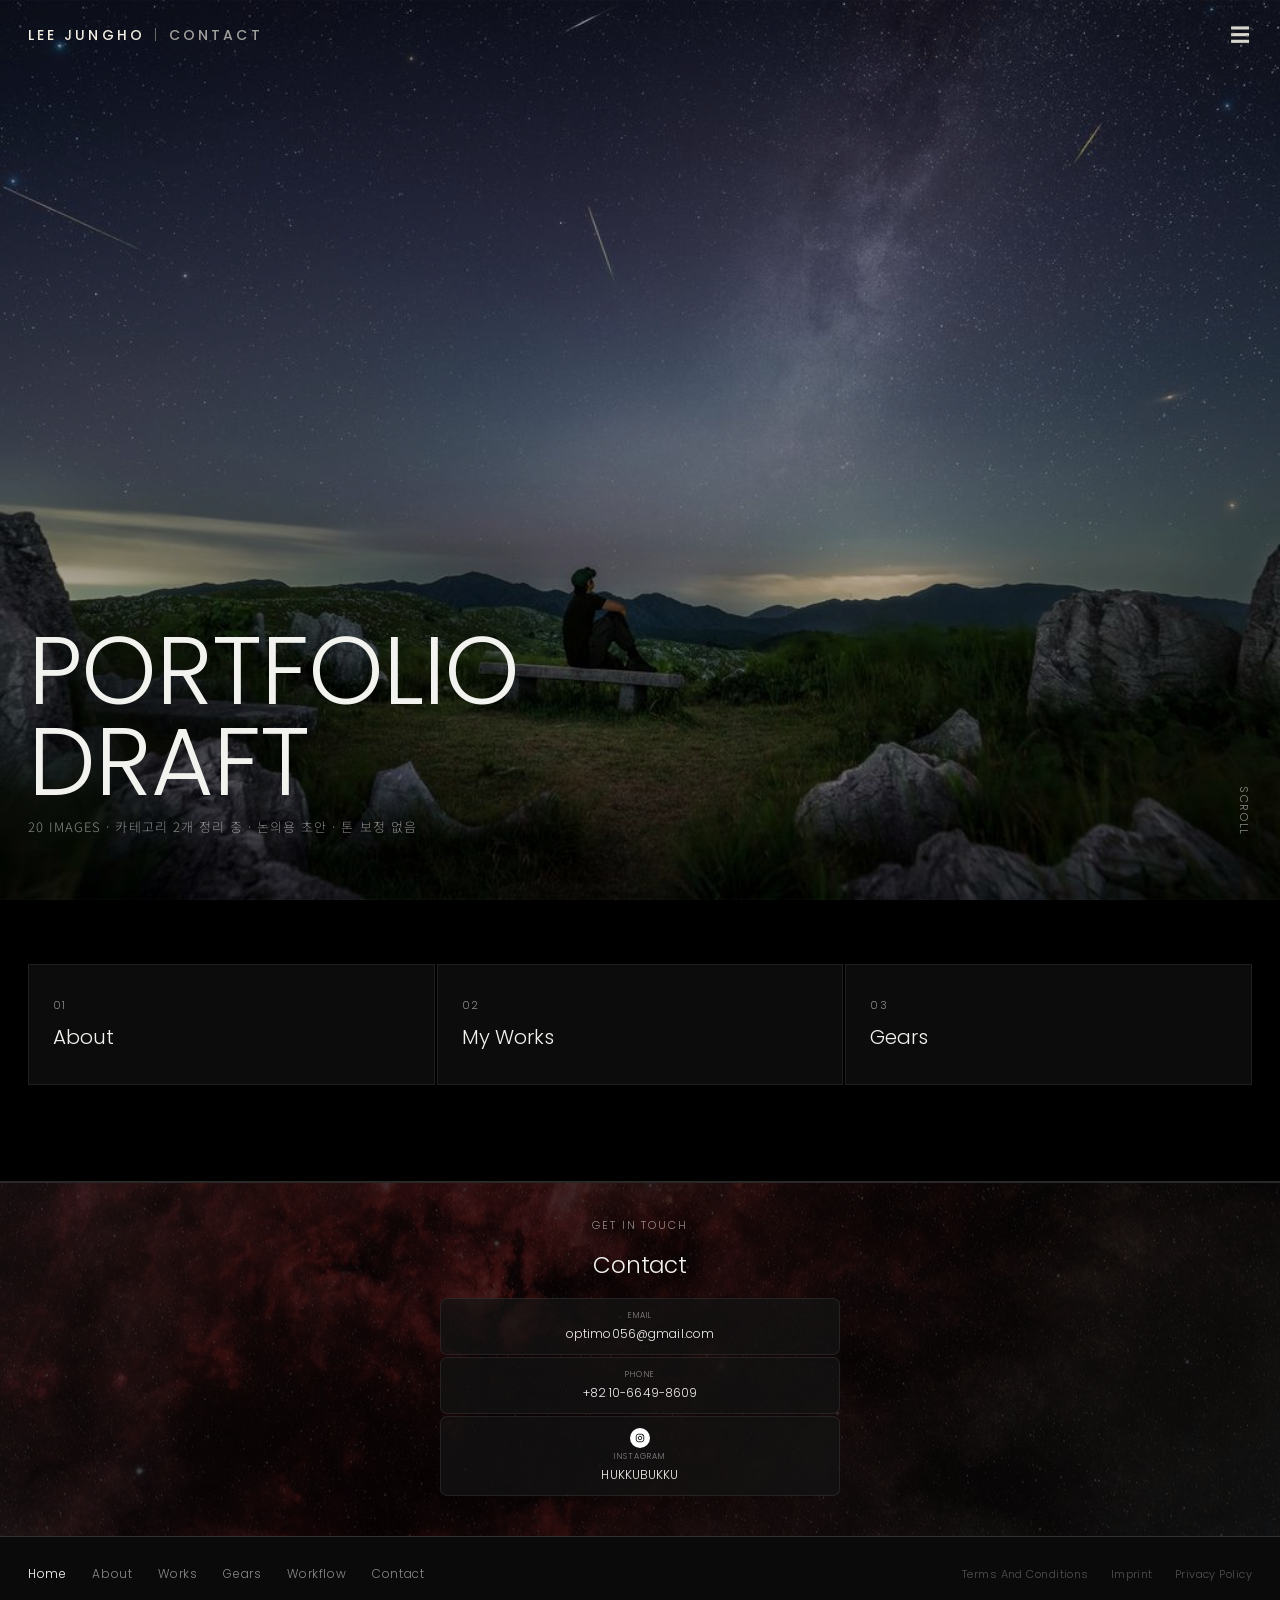
==== commit 747c2a16: "works: 20번 Sugar Dust (하마다 畳ヶ浦, 2026.09.15) 추가 — 작업명, 설명·EXIF는 비워둠 Co-Authored-By: Claude Opus 5.5 <" ====
--- a/index.html
+++ b/index.html
@@ -31,7 +31,7 @@
   <img src="images/06.jpg" alt="아키요시다이 카르스트, 페르세우스 유성우와 은하수">
   <div class="hero-text" data-rv>
     <h1 class="eng">PORTFOLIO<br>DRAFT</h1>
-    <p>19 IMAGES · 카테고리 2개 정리 중 · 논의용 초안 · 톤 보정 없음</p>
+    <p>20 IMAGES · 카테고리 2개 정리 중 · 논의용 초안 · 톤 보정 없음</p>
   </div>
   <div class="scroll-hint eng" data-rv data-rv-delay="220">SCROLL</div>
 </section>
--- a/styles.css
+++ b/styles.css
@@ -522,6 +522,300 @@
   transition:opacity 0.2s ease;
 }
 .wf-preview-close:hover{ opacity:1; }
+
+/* ---- library projects (Ha Library): a list of targets ------------------
+   Each entry: processed Hα frame -> click -> quick square-by-square
+   dissolve into the raw stack, then an acquisition log types itself in over the right side. */
+.wf-preview.is-library .wf-preview-media{ display:none; }
+.wf-preview.is-library .wf-preview-summary{
+  font-size:13px; line-height:1.75; color:var(--fg-dim); margin-bottom:0;
+}
+.wf-lib{
+  container-type:inline-size;
+  width:100%; max-width:640px;
+  display:flex; flex-direction:column; align-items:flex-start; gap:34px;
+  margin-top:22px;
+}
+.wf-lib[hidden]{ display:none; }
+.lib-entry{
+  width:100%;
+  container-type:inline-size;
+  scroll-margin-top:24px;
+}
+/* with the map on top the library is longer than the stage, so on wide
+   screens the panel scrolls on its own and the wheel stays put */
+@media (min-width:901px){
+  .wf-preview.is-library{
+    justify-content:flex-start;
+    height:var(--wf-stage, 720px);
+    overflow-y:auto; overscroll-behavior:contain;
+    scrollbar-width:thin; scrollbar-color:rgba(255,255,255,0.18) transparent;
+  }
+}
+.lib-sec{
+  width:100%;
+  font-size:10px; letter-spacing:0.22em; text-transform:uppercase;
+  color:var(--fg-dim);
+  padding-bottom:8px; border-bottom:1px solid var(--line);
+  margin-bottom:-18px;
+}
+
+/* ---- target map (winter arch) ---- */
+.lib-sky{ width:100%; display:flex; flex-direction:column; gap:12px; }
+.lib-sky .lib-sec{ margin-bottom:0; }
+.lib-map{ position:relative; margin:0 -20px; }
+@media (min-width:901px){ .lib-map{ margin:0 -36px; } }
+.lib-map-scroll{ overflow-x:auto; scrollbar-width:none; }
+.lib-map-tag{
+  position:absolute; left:20px; top:6px;
+  font-size:10px; letter-spacing:0.12em;
+  color:var(--fg); opacity:0; pointer-events:none;
+  transition:opacity 0.2s ease;
+}
+.lib-map-tag.on{ opacity:0.85; }
+@media (min-width:901px){ .lib-map-tag{ left:36px; } }
+.lib-map-scroll::-webkit-scrollbar{ display:none; }
+.lib-map-svg{ display:block; width:100%; min-width:600px; height:auto; }
+.lib-map-svg text{ font-family:'IBM Plex Mono', ui-monospace, Menlo, monospace; }
+.m-mw{ fill:#fff; }
+.m-geq{ fill:none; stroke:#fff; stroke-opacity:0.12; stroke-dasharray:2 6; }
+.m-cl{ fill:none; stroke:#fff; stroke-opacity:0.22; stroke-width:0.8; }
+.m-cn{ fill:#fff; fill-opacity:0.36; font-size:13px; letter-spacing:0.22em; text-anchor:middle; }
+.m-st{ fill:#fff; }
+.m-sn{ fill:#fff; fill-opacity:0.5; font-size:14.5px; font-family:'Poppins', sans-serif !important; }
+.m-neb{ fill:none; stroke:#fff; stroke-opacity:0.75; stroke-width:0.9; stroke-dasharray:2 2; }
+.m-ring{ fill:none; stroke:#fff; stroke-opacity:0.6; stroke-width:0.9; stroke-dasharray:2 3; }
+.m-tn{ fill:#fff; fill-opacity:0.8; font-size:15px; }
+.m-hit{ fill:transparent; }
+.m-t{ cursor:default; }
+.m-t .m-neb, .m-t .m-ring, .m-t .m-tn{ transition:stroke-opacity 0.2s, fill-opacity 0.2s, stroke 0.2s, fill 0.2s; }
+.m-t.hot .m-neb, .m-t.hot .m-ring{ stroke-opacity:1; stroke:#fff; stroke-dasharray:none; stroke-width:1.2; }
+.m-t.hot .m-tn{ fill-opacity:1; }
+.m-t.done .m-neb{ fill:#e5533f; fill-opacity:0.55; stroke:#e5533f; stroke-opacity:0.9; stroke-dasharray:none; }
+.m-t.done .m-tn{ fill:#ff7a66; fill-opacity:1; }
+.m-t.done.hot .m-neb{ fill-opacity:0.85; }
+.m-fr{ fill:none; stroke:#fff; stroke-width:0.9; stroke-dasharray:4 4; opacity:0; transition:opacity 0.25s ease; }
+.m-fr[data-f="A"]{ stroke:#e5533f; stroke-dasharray:none; }
+.m-fl{ fill:#fff; font-size:13px; letter-spacing:0.12em; opacity:0; transition:opacity 0.25s ease; }
+.m-fl[data-f="A"]{ fill:#ff7a66; }
+.m-fr.hot{ opacity:0.55; }
+.m-fl.hot{ opacity:0.8; }
+
+.lib-map-key{
+  display:flex; flex-wrap:wrap; gap:6px 18px;
+  font-size:10px; letter-spacing:0.08em; color:var(--fg-dim);
+}
+.lib-map-key span{ display:inline-flex; align-items:center; gap:7px; }
+.lib-map-key i{ display:inline-block; width:9px; height:9px; border-radius:50%; }
+.lib-map-key .k-done{ background:#e5533f; }
+.lib-map-key .k-plan{ border:1px dashed rgba(255,255,255,0.8); }
+.lib-map-key .k-swipe{ display:none; }
+@container (max-width: 560px){ .lib-map-key .k-swipe{ display:inline-flex; } }
+.lib-map-key .k-field{ width:13px; height:9px; border-radius:0; border:1px dashed rgba(255,255,255,0.6); }
+
+.lib-fields{ display:flex; flex-wrap:wrap; gap:6px 8px; margin-top:4px; }
+.lib-field{
+  display:inline-flex; align-items:center; gap:8px;
+  padding:4px 9px; border:1px solid var(--line);
+  font-size:10.5px; color:var(--fg-dim); cursor:default;
+  transition:border-color 0.2s, color 0.2s;
+}
+.lib-field i{
+  font-style:normal; font-size:9.5px; color:var(--fg-dim);
+  min-width:1.2em; height:1.2em; display:inline-flex; align-items:center; justify-content:center;
+  border:1px solid var(--line); border-radius:50%;
+}
+.lib-field b{ font-weight:500; color:var(--fg); }
+.lib-field .lf-t{ display:flex; flex-direction:column; gap:1px; }
+.lib-field .lf-h{ display:flex; gap:7px; align-items:baseline; }
+.lib-field small{ font-size:9.5px; letter-spacing:0.04em; color:var(--fg-dim); font-family:'IBM Plex Mono','Noto Sans KR',monospace; }
+.lib-field.done small{ color:#ff7a66; }
+.m-goto{ stroke-dasharray:none !important; stroke-width:1.2 !important; }
+.lib-field em{ font-style:normal; }
+.lib-field.done{ border-color:rgba(229,83,63,0.5); }
+.lib-field.done b, .lib-field.done em, .lib-field.done i{ color:#ff7a66; border-color:rgba(229,83,63,0.5); }
+.lib-field.hot{ border-color:rgba(255,255,255,0.5); color:var(--fg); }
+
+.lib-roster{
+  column-count:2; column-gap:26px;
+  margin-top:2px;
+}
+.lib-con{ break-inside:avoid; margin-bottom:14px; }
+.lib-con-name{
+  font-size:9.5px; letter-spacing:0.22em; color:var(--fg-dim);
+  margin-bottom:4px;
+}
+.lib-row{
+  display:grid; grid-template-columns:2.2em 1fr auto; column-gap:8px;
+  align-items:baseline;
+  padding:3px 0;
+  font-family:'IBM Plex Mono', ui-monospace, Menlo, monospace;
+  font-size:11px; line-height:1.45;
+  color:rgba(242,242,238,0.82);
+  border-bottom:1px solid rgba(255,255,255,0.06);
+  cursor:default;
+  transition:color 0.2s, background 0.2s, opacity 0.2s;
+}
+.lib-row .n{ color:var(--fg-dim); grid-row:span 2; }
+.lib-row .id{ grid-column:2; grid-row:1; }
+.lib-row .sz{ grid-column:3; grid-row:1; text-align:right; color:var(--fg); }
+.lib-row .nm{ grid-column:2; grid-row:2; font-family:'Noto Sans KR','Poppins',sans-serif; font-size:11px; color:var(--fg-dim); }
+.lib-row .f{ grid-column:3; grid-row:2; text-align:right; font-size:9.5px; color:var(--fg-dim); letter-spacing:0.04em; }
+.lib-row.tier-P4{ opacity:0.55; }
+.lib-row.hot{ color:#fff; background:rgba(255,255,255,0.04); opacity:1; }
+.lib-row.hot .nm{ color:var(--fg); }
+.lib-row.done, .lib-row.done .n, .lib-row.done .f, .lib-row.done .sz{ color:#ff7a66; }
+
+.lib-tabs{ display:flex; gap:18px; margin-top:8px; border-bottom:1px solid var(--line); }
+.lib-tabs button{
+  background:none; border:0; padding:0 0 7px; margin:0 0 -1px;
+  font:inherit; font-size:10px; letter-spacing:0.18em; text-transform:uppercase;
+  color:var(--fg-dim); cursor:pointer;
+  border-bottom:1px solid transparent;
+  transition:color 0.2s, border-color 0.2s;
+}
+.lib-tabs button:hover{ color:var(--fg); }
+.lib-tabs button.on{ color:var(--fg); border-bottom-color:rgba(255,255,255,0.7); }
+.lib-roster.by-size{ column-count:1; }
+.lib-roster.by-size .lib-con-name{ letter-spacing:0.1em; }
+.lib-note{ font-size:11px; color:var(--fg-dim); line-height:1.7; margin-top:-4px; }
+@container (max-width: 440px){ .lib-roster{ column-count:1; } }
+.lib-frame{ position:relative; }
+.lib-stage{
+  display:block; position:relative; width:100%; aspect-ratio:3 / 2;
+  padding:0; margin:0; border:0; background:#000; overflow:hidden;
+  cursor:pointer;
+  box-shadow:0 0 0 1px rgba(255,255,255,0.12);
+  color:inherit; font:inherit; text-align:left;
+}
+.lib-stage:focus-visible{ outline:1px solid rgba(255,255,255,0.6); outline-offset:4px; }
+.lib-img{
+  position:absolute; inset:0; width:100%; height:100%;
+  object-fit:cover; display:block;
+  transition:filter 0.35s ease;
+}
+.lib-stage:hover .lib-img{ filter:brightness(1.12); }
+/* the square-by-square dissolve is painted here, then handed to the <img> */
+.lib-px{
+  position:absolute; inset:0; width:100%; height:100%;
+  pointer-events:none; visibility:hidden;
+}
+.lib-px.on{ visibility:visible; }
+.lib-state{
+  position:absolute; left:12px; bottom:10px;
+  font-size:9px; letter-spacing:0.2em; text-transform:uppercase;
+  color:rgba(255,255,255,0.72);
+  pointer-events:none; transition:opacity 0.25s ease;
+}
+.is-turning .lib-state{ opacity:0; }
+
+/* target reticle over the raw frame */
+.lib-reticle{
+  position:absolute; pointer-events:none;
+  opacity:0; transform:scale(1.35);
+  transition:opacity 0.3s ease, transform 0.5s cubic-bezier(0.2,0.7,0.3,1);
+}
+.lib-reticle i{
+  position:absolute; width:22%; height:14%; min-width:6px; min-height:6px;
+  border:0 solid rgba(255,255,255,0.85);
+}
+.lib-reticle i:nth-child(1){ left:0; top:0; border-left-width:1px; border-top-width:1px; }
+.lib-reticle i:nth-child(2){ right:0; top:0; border-right-width:1px; border-top-width:1px; }
+.lib-reticle i:nth-child(3){ left:0; bottom:0; border-left-width:1px; border-bottom-width:1px; }
+.lib-reticle i:nth-child(4){ right:0; bottom:0; border-right-width:1px; border-bottom-width:1px; }
+.lib-reticle-lead{
+  position:absolute; left:100%; top:50%;
+  width:0; height:1px; background:rgba(255,255,255,0.55);
+  transition:width 0.35s ease 0.35s;
+}
+.hud-on .lib-reticle{ opacity:1; transform:scale(1); }
+.hud-on .lib-reticle-lead{ width:30%; }
+
+/* acquisition log */
+.lib-hud{
+  position:absolute; left:63.5%; right:2.5%; top:50%;
+  transform:translateY(-50%);
+  padding:2.1cqw 2.3cqw 2.3cqw;
+  font-family:'IBM Plex Mono', ui-monospace, Menlo, monospace;
+  font-weight:400;
+  font-size:min(1.7cqw, 11.5px);
+  letter-spacing:0;
+  color:rgba(242,242,238,0.94);
+  background:linear-gradient(90deg, rgba(0,0,0,0.62), rgba(0,0,0,0.42));
+  -webkit-backdrop-filter:blur(3px); backdrop-filter:blur(3px);
+  border:1px solid rgba(255,255,255,0.16);
+  opacity:0; visibility:hidden;
+  clip-path:inset(0 100% 0 0);
+  transition:clip-path 0.45s cubic-bezier(0.65,0,0.35,1), opacity 0.2s ease, visibility 0s linear 0.45s;
+  pointer-events:none;
+}
+.hud-on .lib-hud{
+  opacity:1; visibility:visible;
+  clip-path:inset(0 0 0 0);
+  transition:clip-path 0.45s cubic-bezier(0.65,0,0.35,1), opacity 0.2s ease, visibility 0s;
+}
+.lib-hud::before{   /* corner ticks */
+  content:''; position:absolute; inset:-4px;
+  background:
+    linear-gradient(#fff,#fff) left top / 8px 1px no-repeat,
+    linear-gradient(#fff,#fff) left top / 1px 8px no-repeat,
+    linear-gradient(#fff,#fff) right bottom / 8px 1px no-repeat,
+    linear-gradient(#fff,#fff) right bottom / 1px 8px no-repeat;
+  opacity:0.8;
+}
+.lib-hud::after{    /* one scan line on reveal */
+  content:''; position:absolute; left:0; right:0; top:0; height:1px;
+  background:rgba(255,255,255,0.75);
+  box-shadow:0 0 8px rgba(255,255,255,0.6);
+  opacity:0;
+}
+.hud-on .lib-hud::after{ animation:lib-scan 0.9s ease-out 0.2s; }
+@keyframes lib-scan{ 0%{ top:0; opacity:1; } 100%{ top:100%; opacity:0; } }
+.lib-hud-head{
+  display:flex; justify-content:space-between; gap:1em;
+  white-space:nowrap;
+  font-size:0.86em; letter-spacing:0.14em;
+  color:rgba(242,242,238,0.55);
+  padding-bottom:0.6em; margin-bottom:0.7em;
+  border-bottom:1px solid rgba(255,255,255,0.18);
+}
+.lib-hud-rows > div{
+  display:grid; grid-template-columns:9ch 1fr; column-gap:0.6em;
+  line-height:1.72;
+}
+.lib-hud-rows .gap{ height:0.5em; }
+.lib-hud-rows dt{ color:rgba(242,242,238,0.5); }
+.lib-hud-rows dd{ margin:0; min-height:1.72em; white-space:nowrap; overflow:hidden; text-overflow:clip; }
+
+/* narrow frames (tablet sheet, phones): the log moves under the image */
+@container (max-width: 440px){
+  .lib-hud{
+    position:relative; left:auto; right:auto; top:auto; transform:none;
+    margin-top:12px; padding:12px 14px 14px;
+    font-size:11px;
+    display:none;
+  }
+  .hud-on .lib-hud{ display:block; }
+  .hud-on .lib-reticle-lead{ width:0; }
+}
+
+.lib-cap{
+  display:flex; align-items:baseline; flex-wrap:wrap; gap:4px 12px;
+  margin-top:12px;
+}
+.lib-num{ font-size:11px; letter-spacing:0.14em; color:var(--fg-dim); }
+.lib-name{ font-family:'Poppins',sans-serif; font-weight:300; font-size:17px; }
+.lib-ids{ font-size:11px; color:var(--fg-dim); letter-spacing:0.03em; }
+.lib-full{
+  margin-left:auto; font-size:11px; letter-spacing:0.05em;
+  color:var(--fg-dim); text-decoration:none;
+  border-bottom:1px solid var(--line);
+}
+.lib-full:hover{ color:var(--fg); }
+@media (prefers-reduced-motion: reduce){
+  .lib-hud, .lib-reticle, .lib-reticle-lead{ transition:none; }
+  .hud-on .lib-hud::after{ animation:none; }
+}
 
 /* contact / shared footer */
 .contact{
@@ -677,6 +971,8 @@
   .wf-preview-close{ display:flex; }
   .wf-preview-media{ aspect-ratio:16/9; margin-bottom:22px; }
   .wf-preview-media, .wf-preview-body{ max-width:560px; }
+  .wf-lib{ max-width:560px; }
+  .lib-entry{ width:100%; min-width:0; }
   .wf-shelf.has-active{ border-bottom:none; }
   /* the page behind the sheet stays put */
   html.wf-sheet-open, html.wf-sheet-open body{ overflow:hidden; }
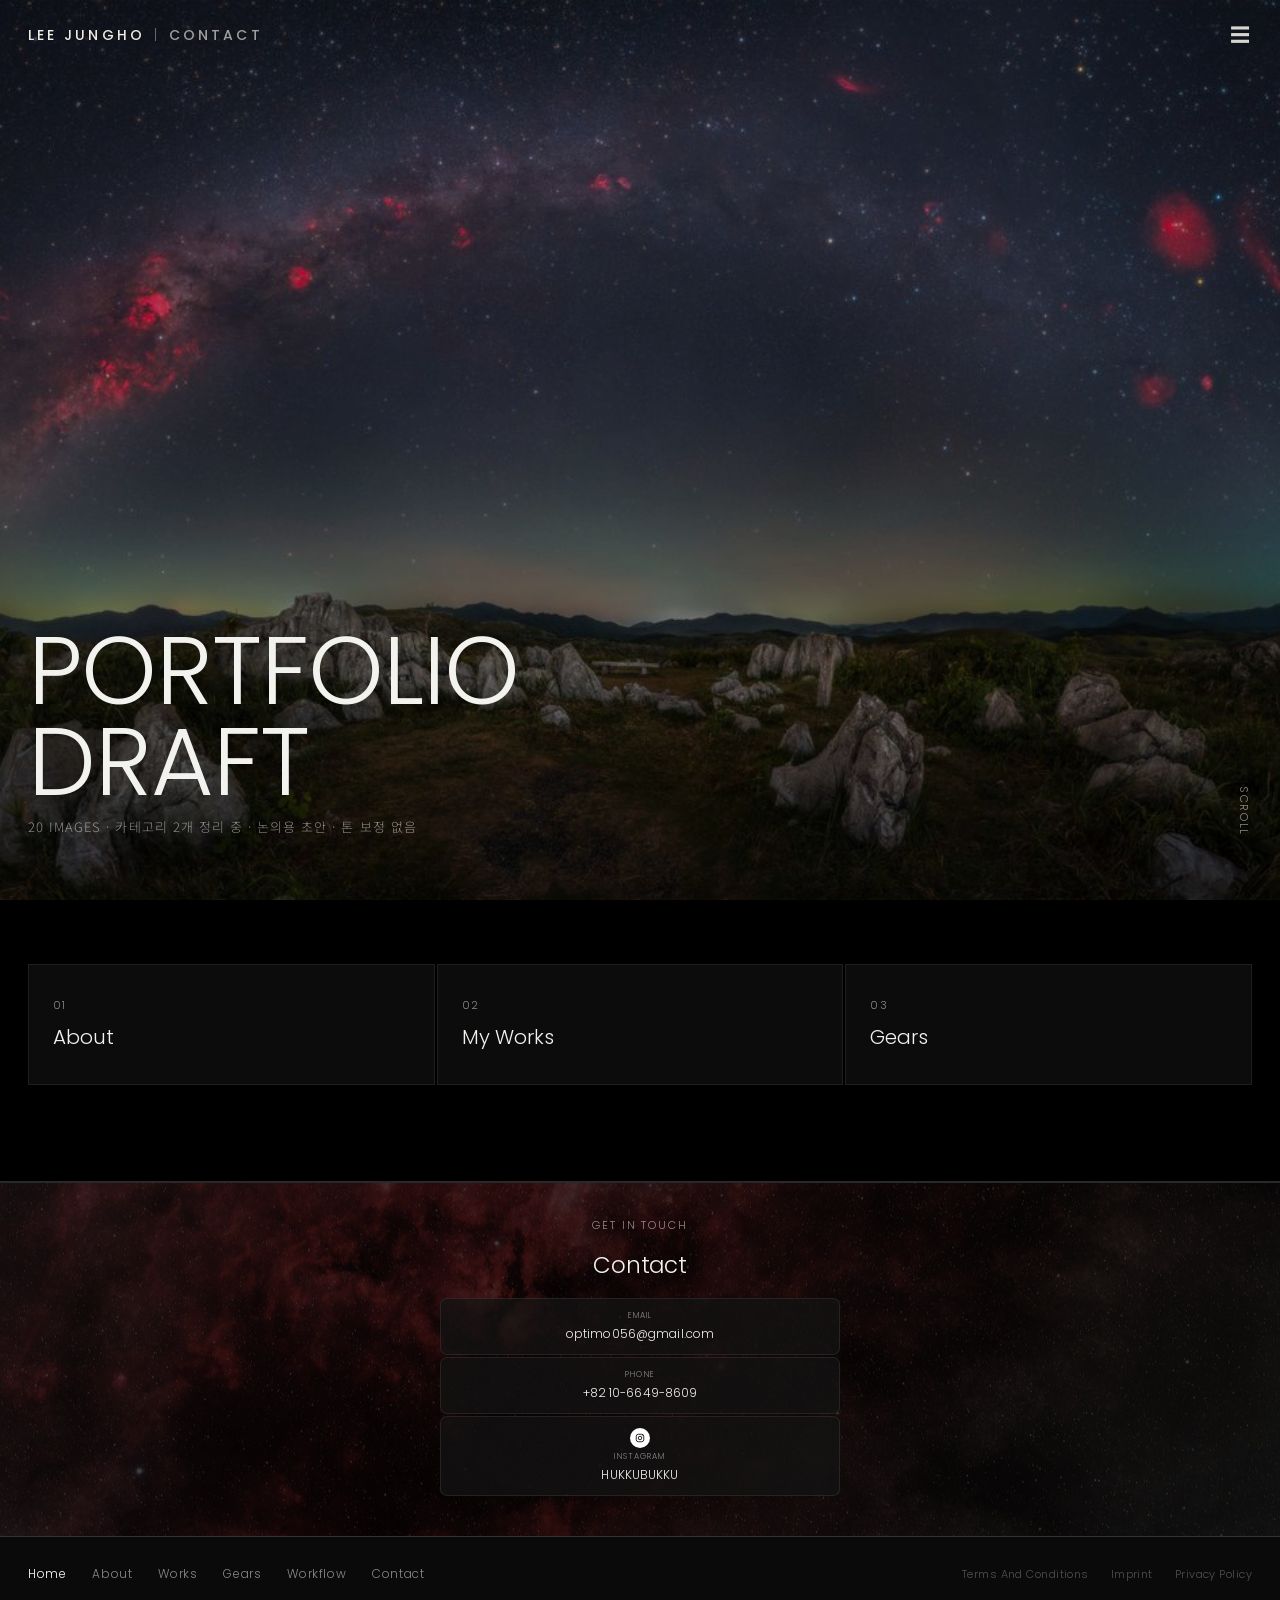
==== commit ff028df1: "index: 대표 이미지를 아키요시다이 은하수 아치(HaRGB)로 교체 — 2560/1280 두 크기 Co-Authored-By: Claude Opus 5.5 <noreply@an" ====
--- a/index.html
+++ b/index.html
@@ -28,7 +28,7 @@
 </nav>
 
 <section class="hero" id="home">
-  <img src="images/06.jpg" alt="아키요시다이 카르스트, 페르세우스 유성우와 은하수">
+  <img src="images/hero-arch.jpg" srcset="images/hero-arch-1280.jpg 1280w, images/hero-arch.jpg 2560w" sizes="100vw" alt="아키요시다이 카르스트 위 은하수 아치와 Hα 성운">
   <div class="hero-text" data-rv>
     <h1 class="eng">PORTFOLIO<br>DRAFT</h1>
     <p>20 IMAGES · 카테고리 2개 정리 중 · 논의용 초안 · 톤 보정 없음</p>
--- a/styles.css
+++ b/styles.css
@@ -680,6 +680,24 @@
 .lib-roster.by-size .lib-con-name{ letter-spacing:0.1em; }
 .lib-note{ font-size:11px; color:var(--fg-dim); line-height:1.7; margin-top:-4px; }
 @container (max-width: 440px){ .lib-roster{ column-count:1; } }
+/* planned target being looked at: orange mark inside a soft ward that
+   fades in and slowly breathes. Captured targets keep their own red. */
+.m-t.hot:not(.done) .m-neb,
+.m-t.hot:not(.done) .m-ring{ stroke:#ff9a3c; stroke-opacity:1; stroke-dasharray:none; stroke-width:1.4; }
+.m-t.hot:not(.done) .m-neb{ fill:#ff9a3c; fill-opacity:0.16; }
+.m-t.hot:not(.done) .m-tn{ fill:#ffb36b; fill-opacity:1; }
+.m-ward{ pointer-events:none; opacity:0; transition:opacity 0.9s ease; }
+.m-ward .glow{ fill:url(#wardGlow); }
+.m-ward .edge{ fill:none; stroke:#ff9a3c; stroke-width:0.8; stroke-opacity:0.35; }
+.m-t.hot:not(.done) .m-ward{ opacity:1; animation:m-ward 3.2s ease-in-out 0.9s infinite alternate; }
+@keyframes m-ward{ from{ opacity:1; } to{ opacity:0.45; } }
+.lib-row.hot:not(.done) .id, .lib-row.hot:not(.done) .n{ color:#ffb36b; }
+.lib-row.pinned:not(.done){ box-shadow:inset 2px 0 0 #ff9a3c; background:rgba(255,154,60,0.06); }
+@media (prefers-reduced-motion: reduce){
+  .m-ward{ transition:none; }
+  .m-t.hot:not(.done) .m-ward{ animation:none; }
+}
+
 .lib-frame{ position:relative; }
 .lib-stage{
   display:block; position:relative; width:100%; aspect-ratio:3 / 2;
